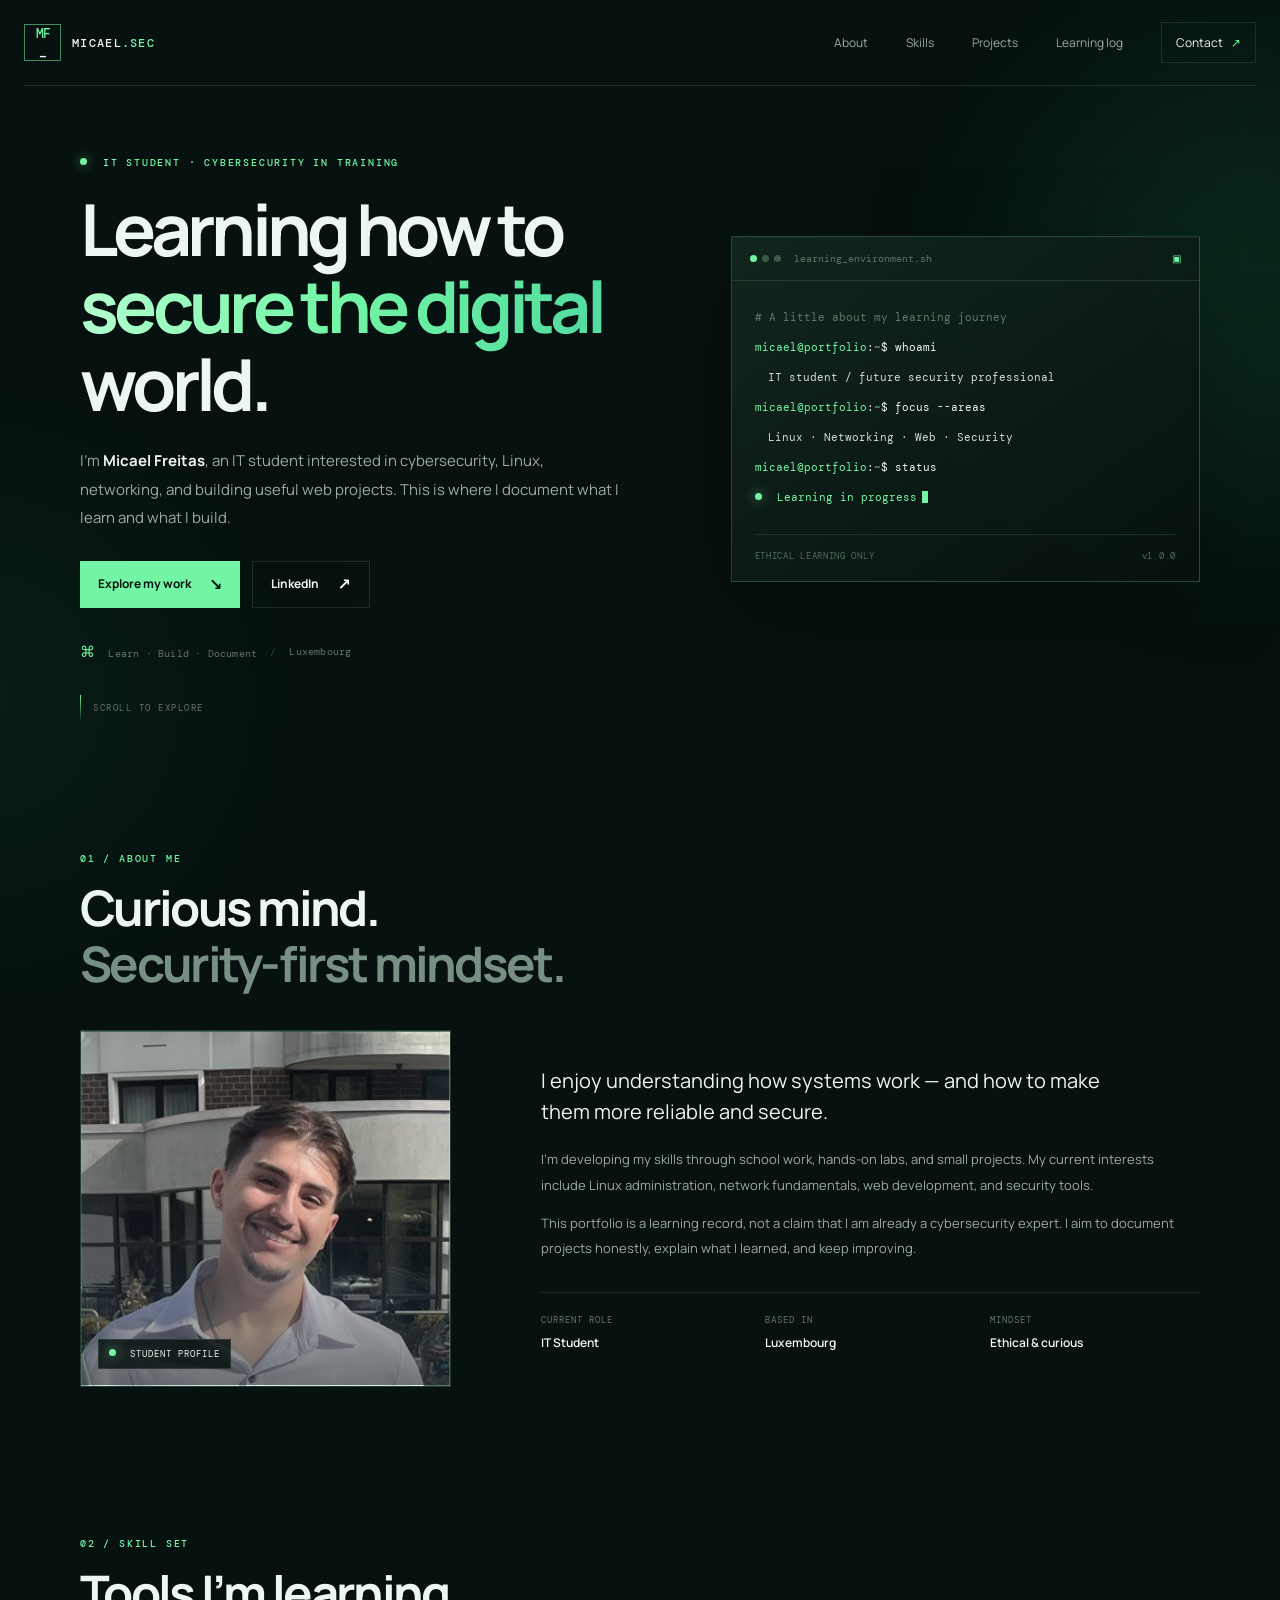
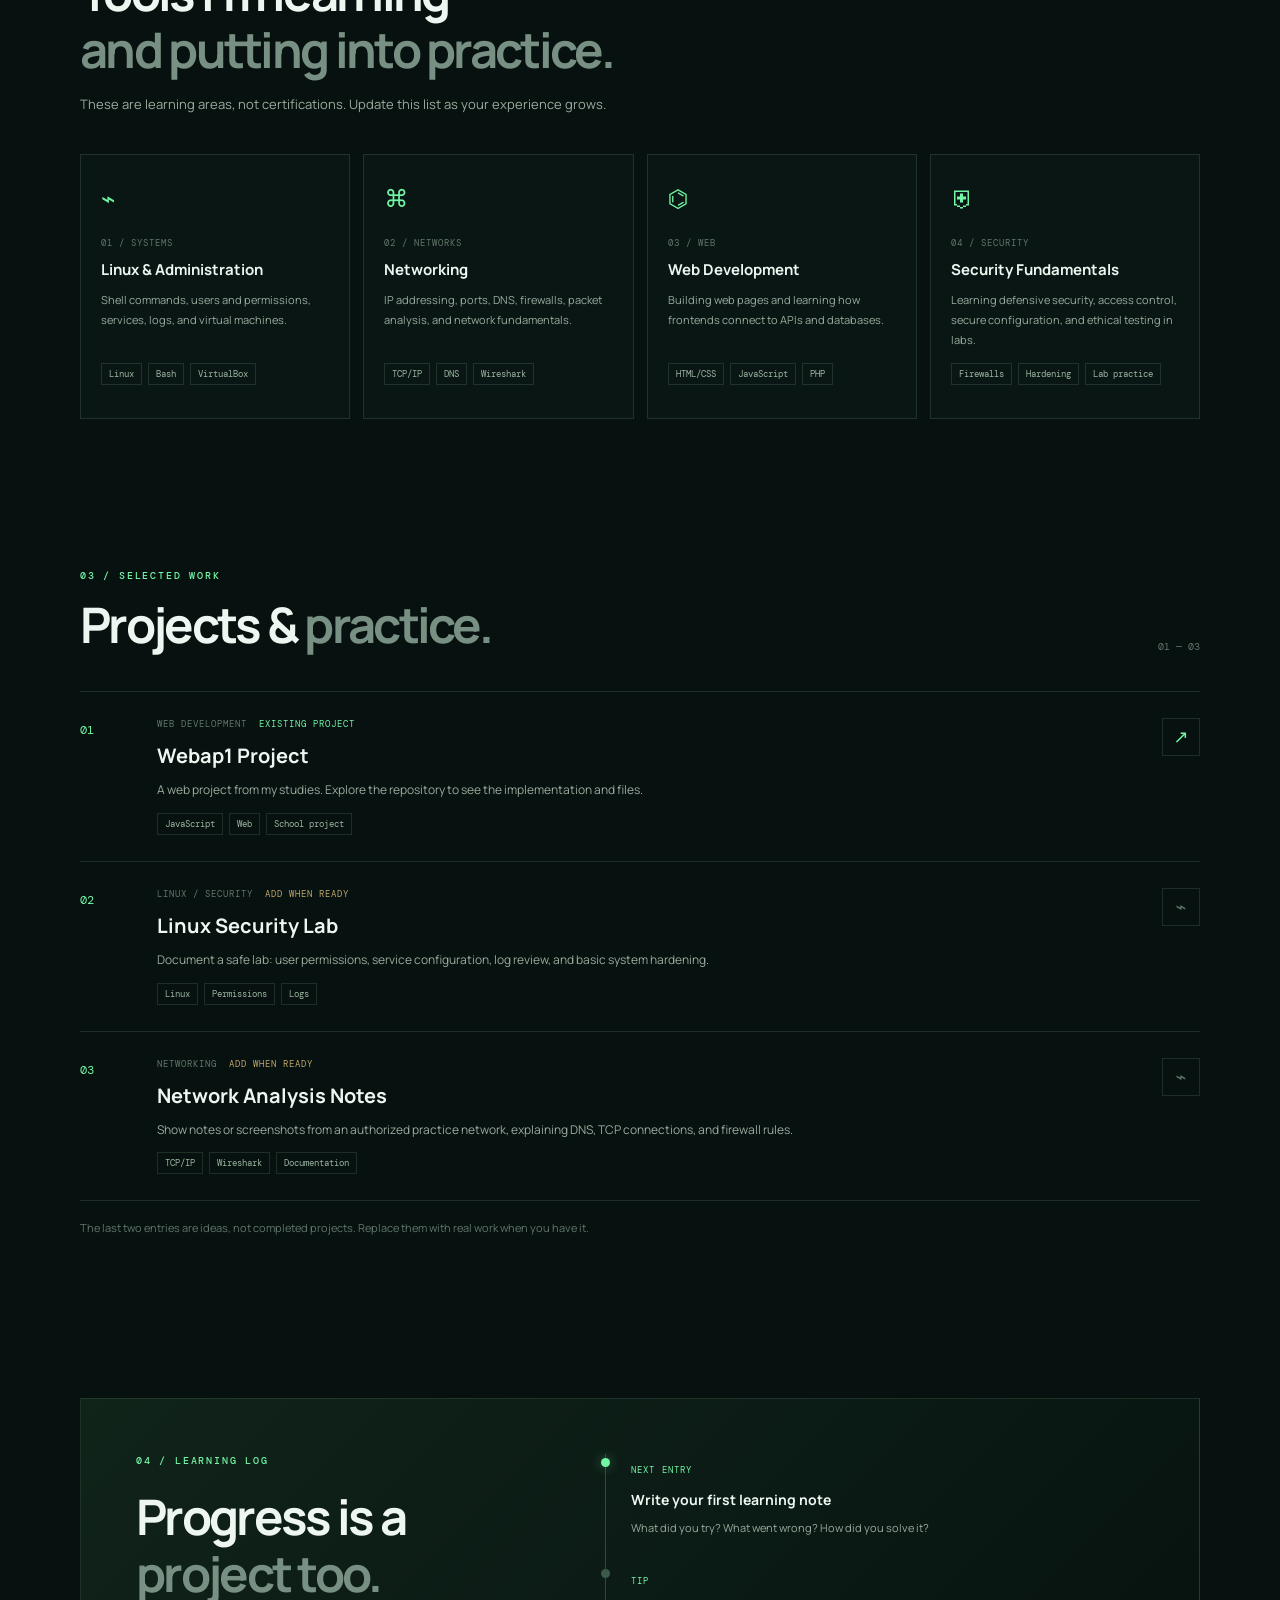
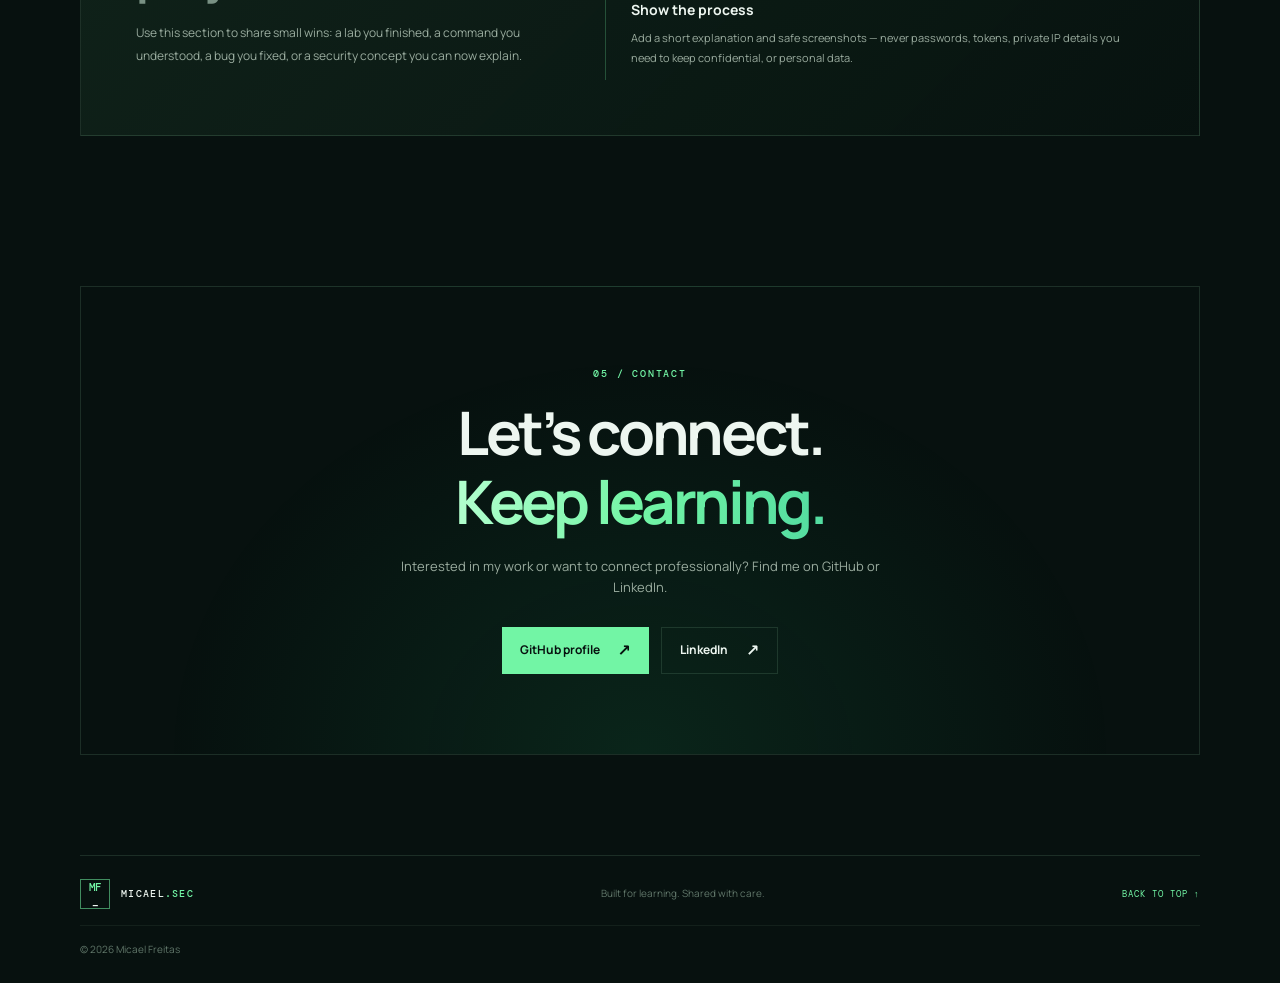
==== cybersecurity-portfolio/index.html @ 49ca9dfd "Add files via upload" ====
<!doctype html>
<html lang="en">
<head>
  <meta charset="utf-8">
  <meta name="viewport" content="width=device-width, initial-scale=1">
  <meta name="description" content="Micael Freitas — IT student building skills in cybersecurity, Linux, networking, and web development.">
  <meta name="theme-color" content="#07110f">
  <title>Micael Freitas | Cybersecurity Portfolio</title>
  <link rel="icon" href="assets/favicon.svg" type="image/svg+xml">
  <link rel="stylesheet" href="css/style.css">
  <script src="js/main.js" defer></script>
</head>
<body>
  <a class="skip-link" href="#main">Skip to content</a>

  <div class="background-grid" aria-hidden="true"></div>
  <div class="ambient ambient-one" aria-hidden="true"></div>
  <div class="ambient ambient-two" aria-hidden="true"></div>

  <header class="site-header">
    <a class="brand" href="#home" aria-label="Micael Freitas home">
      <span class="brand-mark">MF<span>_</span></span>
      <span class="brand-label">MICAEL<span>.SEC</span></span>
    </a>

    <button class="menu-toggle" type="button" aria-expanded="false" aria-controls="site-nav">
      <span class="sr-only">Toggle navigation</span>
      <span></span><span></span><span></span>
    </button>

    <nav class="site-nav" id="site-nav" aria-label="Main navigation">
      <a href="#about">About</a>
      <a href="#skills">Skills</a>
      <a href="#projects">Projects</a>
      <a href="#learning">Learning log</a>
      <a class="nav-contact" href="#contact">Contact <span aria-hidden="true">↗</span></a>
    </nav>
  </header>

  <main id="main">
    <section class="hero section-wrap" id="home">
      <div class="hero-copy reveal">
        <p class="eyebrow"><span class="status-dot"></span> IT STUDENT · CYBERSECURITY IN TRAINING</p>
        <h1>Learning how to<br><span class="text-gradient">secure the digital</span><br>world.</h1>
        <p class="hero-intro">I'm <strong>Micael Freitas</strong>, an IT student interested in cybersecurity, Linux, networking, and building useful web projects. This is where I document what I learn and what I build.</p>
        <div class="hero-actions">
          <a class="button button-primary" href="#projects">Explore my work <span aria-hidden="true">↘</span></a>
          <a class="button button-quiet" href="https://www.linkedin.com/in/micael-freitas-517a07256/" target="_blank" rel="noopener noreferrer">LinkedIn <span aria-hidden="true">↗</span></a>
        </div>
        <div class="hero-meta">
          <span><span class="meta-icon">⌘</span> Learn · Build · Document</span>
          <span class="meta-separator">/</span>
          <span>Luxembourg</span>
        </div>
      </div>

      <div class="hero-panel reveal" aria-label="Decorative security terminal">
        <div class="terminal-top">
          <div class="terminal-lights"><i></i><i></i><i></i></div>
          <span>learning_environment.sh</span>
          <span class="terminal-lock" aria-hidden="true">▣</span>
        </div>
        <div class="terminal-body">
          <p class="terminal-muted"># A little about my learning journey</p>
          <p><span class="terminal-prompt">micael@portfolio</span>:<span class="terminal-path">~</span>$ whoami</p>
          <p class="terminal-output">IT student / future security professional</p>
          <p><span class="terminal-prompt">micael@portfolio</span>:<span class="terminal-path">~</span>$ focus --areas</p>
          <p class="terminal-output">Linux · Networking · Web · Security</p>
          <p><span class="terminal-prompt">micael@portfolio</span>:<span class="terminal-path">~</span>$ status</p>
          <p class="terminal-success"><span class="status-dot"></span> Learning in progress<span class="cursor" aria-hidden="true"></span></p>
          <div class="terminal-divider"></div>
          <div class="terminal-bottom"><span>ETHICAL LEARNING ONLY</span><span>v1.0.0</span></div>
        </div>
      </div>
      <a class="scroll-cue" href="#about"><span></span> SCROLL TO EXPLORE</a>
    </section>

    <section class="section-wrap section-block" id="about">
      <div class="section-heading reveal">
        <p class="eyebrow">01 / ABOUT ME</p>
        <h2>Curious mind.<br><span class="text-muted">Security-first mindset.</span></h2>
      </div>
      <div class="about-layout">
        <div class="about-photo reveal">
          <!-- Put your own photo at assets/profile.jpg. If you do not want a photo, remove this block. -->
          <img src="assets/profile.jpg" alt="Portrait of Micael Freitas" onerror="this.style.display='none'; this.nextElementSibling.style.display='grid'">
          <div class="photo-fallback" aria-hidden="true"><span>MF<span>_</span></span><small>YOUR PHOTO<br>GOES HERE</small></div>
          <div class="photo-tag"><span class="status-dot"></span> STUDENT PROFILE</div>
        </div>
        <div class="about-copy reveal">
          <p class="lead">I enjoy understanding how systems work — and how to make them more reliable and secure.</p>
          <p>I'm developing my skills through school work, hands-on labs, and small projects. My current interests include Linux administration, network fundamentals, web development, and security tools.</p>
          <p>This portfolio is a learning record, not a claim that I am already a cybersecurity expert. I aim to document projects honestly, explain what I learned, and keep improving.</p>
          <div class="about-facts">
            <div><span class="fact-label">CURRENT ROLE</span><strong>IT Student</strong></div>
            <div><span class="fact-label">BASED IN</span><strong>Luxembourg</strong></div>
            <div><span class="fact-label">MINDSET</span><strong>Ethical & curious</strong></div>
          </div>
        </div>
      </div>
    </section>

    <section class="section-wrap section-block" id="skills">
      <div class="section-heading reveal">
        <p class="eyebrow">02 / SKILL SET</p>
        <h2>Tools I’m learning<br><span class="text-muted">and putting into practice.</span></h2>
        <p class="section-description">These are learning areas, not certifications. Update this list as your experience grows.</p>
      </div>
      <div class="skill-grid">
        <article class="skill-card reveal"><div class="skill-icon">⌁</div><p class="card-index">01 / SYSTEMS</p><h3>Linux & Administration</h3><p>Shell commands, users and permissions, services, logs, and virtual machines.</p><div class="tag-list"><span>Linux</span><span>Bash</span><span>VirtualBox</span></div></article>
        <article class="skill-card reveal"><div class="skill-icon">⌘</div><p class="card-index">02 / NETWORKS</p><h3>Networking</h3><p>IP addressing, ports, DNS, firewalls, packet analysis, and network fundamentals.</p><div class="tag-list"><span>TCP/IP</span><span>DNS</span><span>Wireshark</span></div></article>
        <article class="skill-card reveal"><div class="skill-icon">⌬</div><p class="card-index">03 / WEB</p><h3>Web Development</h3><p>Building web pages and learning how frontends connect to APIs and databases.</p><div class="tag-list"><span>HTML/CSS</span><span>JavaScript</span><span>PHP</span></div></article>
        <article class="skill-card reveal"><div class="skill-icon">⛨</div><p class="card-index">04 / SECURITY</p><h3>Security Fundamentals</h3><p>Learning defensive security, access control, secure configuration, and ethical testing in labs.</p><div class="tag-list"><span>Firewalls</span><span>Hardening</span><span>Lab practice</span></div></article>
      </div>
    </section>

    <section class="section-wrap section-block" id="projects">
      <div class="section-heading project-heading reveal">
        <div><p class="eyebrow">03 / SELECTED WORK</p><h2>Projects & <span class="text-muted">practice.</span></h2></div>
        <span class="small-counter">01 — 03</span>
      </div>
      <div class="project-list">
        <article class="project-card reveal">
          <div class="project-number">01</div>
          <div class="project-main"><div class="project-topline"><span class="project-type">WEB DEVELOPMENT</span><span class="project-status">EXISTING PROJECT</span></div><h3>Webap1 Project</h3><p>A web project from my studies. Explore the repository to see the implementation and files.</p><div class="tag-list"><span>JavaScript</span><span>Web</span><span>School project</span></div></div>
          <a class="project-link" href="https://github.com/FreMi185/Webap1_Projekt" target="_blank" rel="noopener noreferrer" aria-label="Open Webap1 Project on GitHub">↗</a>
        </article>
        <article class="project-card reveal">
          <div class="project-number">02</div>
          <div class="project-main"><div class="project-topline"><span class="project-type">LINUX / SECURITY</span><span class="project-status project-planned">ADD WHEN READY</span></div><h3>Linux Security Lab</h3><p>Document a safe lab: user permissions, service configuration, log review, and basic system hardening.</p><div class="tag-list"><span>Linux</span><span>Permissions</span><span>Logs</span></div></div>
          <span class="project-link project-link-static" aria-hidden="true">⌁</span>
        </article>
        <article class="project-card reveal">
          <div class="project-number">03</div>
          <div class="project-main"><div class="project-topline"><span class="project-type">NETWORKING</span><span class="project-status project-planned">ADD WHEN READY</span></div><h3>Network Analysis Notes</h3><p>Show notes or screenshots from an authorized practice network, explaining DNS, TCP connections, and firewall rules.</p><div class="tag-list"><span>TCP/IP</span><span>Wireshark</span><span>Documentation</span></div></div>
          <span class="project-link project-link-static" aria-hidden="true">⌁</span>
        </article>
      </div>
      <p class="section-footnote">The last two entries are ideas, not completed projects. Replace them with real work when you have it.</p>
    </section>

    <section class="section-wrap section-block" id="learning">
      <div class="learning-panel reveal">
        <div><p class="eyebrow">04 / LEARNING LOG</p><h2>Progress is a<br><span class="text-muted">project too.</span></h2><p>Use this section to share small wins: a lab you finished, a command you understood, a bug you fixed, or a security concept you can now explain.</p></div>
        <div class="log-list">
          <div class="log-entry"><span class="log-dot"></span><div><span class="log-date">NEXT ENTRY</span><h3>Write your first learning note</h3><p>What did you try? What went wrong? How did you solve it?</p></div></div>
          <div class="log-entry"><span class="log-dot log-dot-dim"></span><div><span class="log-date">TIP</span><h3>Show the process</h3><p>Add a short explanation and safe screenshots — never passwords, tokens, private IP details you need to keep confidential, or personal data.</p></div></div>
        </div>
      </div>
    </section>

    <section class="section-wrap section-block contact-section" id="contact">
      <div class="contact-box reveal">
        <p class="eyebrow">05 / CONTACT</p>
        <h2>Let’s connect.<br><span class="text-gradient">Keep learning.</span></h2>
        <p>Interested in my work or want to connect professionally? Find me on GitHub or LinkedIn.</p>
        <div class="hero-actions">
          <a class="button button-primary" href="https://github.com/FreMi185" target="_blank" rel="noopener noreferrer">GitHub profile <span aria-hidden="true">↗</span></a>
          <a class="button button-quiet" href="https://www.linkedin.com/in/micael-freitas-517a07256/" target="_blank" rel="noopener noreferrer">LinkedIn <span aria-hidden="true">↗</span></a>
        </div>
      </div>
    </section>
  </main>

  <footer class="site-footer section-wrap">
    <a class="brand brand-small" href="#home"><span class="brand-mark">MF<span>_</span></span><span class="brand-label">MICAEL<span>.SEC</span></span></a>
    <p>Built for learning. Shared with care.</p>
    <a href="#home" class="back-top">BACK TO TOP ↑</a>
    <p class="copyright">© <span id="year">2026</span> Micael Freitas</p>
  </footer>
</body>
</html>
---- cybersecurity-portfolio/css/style.css ----
@import url('https://fonts.googleapis.com/css2?family=DM+Mono:wght@400;500&family=Manrope:wght@400;500;600;700;800&display=swap');

:root {
  color-scheme: dark;
  --bg: #07110f;
  --panel: rgba(13, 27, 23, .84);
  --panel-solid: #0c1a16;
  --text: #edf6f0;
  --muted: #9aac9f;
  --soft: #61776a;
  --green: #72f5a5;
  --green-2: #24c979;
  --line: rgba(139, 190, 157, .17);
  --mono: "DM Mono", ui-monospace, SFMono-Regular, Consolas, monospace;
  --sans: "Manrope", system-ui, -apple-system, BlinkMacSystemFont, "Segoe UI", sans-serif;
  --wrap: 1120px;
}
* { box-sizing: border-box; }
html { scroll-behavior: smooth; scroll-padding-top: 90px; }
body { margin: 0; background: var(--bg); color: var(--text); font-family: var(--sans); line-height: 1.65; overflow-x: hidden; }
body.menu-open { overflow: hidden; }
a { color: inherit; text-decoration: none; }
button, a { -webkit-tap-highlight-color: transparent; }
a:focus-visible, button:focus-visible { outline: 2px solid var(--green); outline-offset: 5px; }
::selection { background: var(--green); color: #07110f; }
.background-grid { position: fixed; inset: 0; pointer-events: none; z-index: -3; opacity: .24; background-image: linear-gradient(rgba(110, 178, 137, .08) 1px, transparent 1px), linear-gradient(90deg, rgba(110, 178, 137, .08) 1px, transparent 1px); background-size: 54px 54px; mask-image: linear-gradient(to bottom, black, transparent 80%); }
.ambient { position: fixed; width: 420px; height: 420px; border-radius: 50%; filter: blur(110px); opacity: .12; pointer-events: none; z-index: -2; }
.ambient-one { background: #1cd879; top: 8%; right: -180px; }
.ambient-two { background: #176f54; top: 54%; left: -230px; }
.section-wrap { width: min(var(--wrap), calc(100% - 48px)); margin-inline: auto; }
.site-header { width: min(1280px, calc(100% - 48px)); margin: 0 auto; min-height: 86px; display: flex; align-items: center; justify-content: space-between; gap: 24px; border-bottom: 1px solid var(--line); position: relative; z-index: 20; }
.brand { display: inline-flex; align-items: center; gap: 11px; }
.brand-mark { width: 37px; height: 37px; display: grid; place-items: center; border: 1px solid rgba(114,245,165,.55); color: var(--green); font: 500 13px var(--mono); letter-spacing: -1px; }
.brand-mark span { color: var(--text); }
.brand-label { font: 500 12px var(--mono); letter-spacing: 1.3px; }
.brand-label span { color: var(--green); }
.site-nav { display: flex; align-items: center; gap: clamp(18px, 3vw, 38px); }
.site-nav a { color: var(--muted); font-size: 12px; transition: color .22s ease; }
.site-nav a:hover { color: var(--green); }
.site-nav .nav-contact { border: 1px solid var(--line); color: var(--text); padding: 10px 14px; }
.nav-contact span { color: var(--green); margin-left: 6px; }
.menu-toggle { display: none; }
.hero { min-height: 660px; display: grid; grid-template-columns: 1.1fr .9fr; align-items: center; gap: clamp(36px, 6vw, 80px); padding-top: 70px; padding-bottom: 90px; position: relative; }
.eyebrow { font: 500 10px var(--mono); color: var(--green); letter-spacing: 1.8px; margin: 0 0 22px; }
.status-dot { display: inline-block; width: 7px; height: 7px; border-radius: 50%; background: var(--green); box-shadow: 0 0 12px rgba(114,245,165,.65); margin-right: 8px; vertical-align: 1px; }
h1, h2, h3, p { margin-top: 0; }
h1 { font-size: clamp(44px, 5.6vw, 76px); letter-spacing: -.065em; line-height: 1.08; margin-bottom: 24px; font-weight: 700; }
.text-gradient { background: linear-gradient(100deg, #b5ffd0, var(--green), #52dba0); -webkit-background-clip: text; background-clip: text; color: transparent; }
.text-muted { color: #789083; }
.hero-intro { color: var(--muted); max-width: 540px; font-size: 15px; line-height: 1.9; }
.hero-intro strong { color: var(--text); font-weight: 700; }
.hero-actions { display: flex; flex-wrap: wrap; gap: 12px; margin-top: 28px; }
.button { min-height: 47px; display: inline-flex; align-items: center; justify-content: center; gap: 18px; padding: 0 18px; font-size: 12px; font-weight: 700; transition: transform .22s ease, border-color .22s ease, background .22s ease; }
.button:hover { transform: translateY(-3px); }
.button-primary { background: var(--green); color: #07110f; }
.button-primary:hover { background: #a1ffc1; }
.button-quiet { border: 1px solid var(--line); color: var(--text); }
.button-quiet:hover { border-color: rgba(114,245,165,.55); }
.button span { font-size: 16px; }
.hero-meta { display: flex; flex-wrap: wrap; align-items: center; gap: 13px; margin-top: 34px; color: var(--soft); font: 10px var(--mono); letter-spacing: .2px; }
.meta-icon { color: var(--green); font-size: 15px; margin-right: 7px; }
.meta-separator { color: #31453a; }
.hero-panel { background: linear-gradient(145deg, rgba(19,39,31,.94), rgba(7,17,15,.95)); border: 1px solid rgba(114,245,165,.22); box-shadow: 0 30px 90px rgba(0,0,0,.22), inset 0 1px rgba(255,255,255,.025); transform: perspective(1000px) rotateY(-3deg); transition: transform .5s ease, border-color .3s ease; }
.hero-panel:hover { transform: perspective(1000px) rotateY(0deg) translateY(-4px); border-color: rgba(114,245,165,.48); }
.terminal-top { display: flex; align-items: center; gap: 13px; padding: 15px 18px; border-bottom: 1px solid var(--line); color: var(--soft); font: 10px var(--mono); }
.terminal-lights { display: flex; gap: 5px; }
.terminal-lights i { display: block; width: 7px; height: 7px; border-radius: 50%; background: #3b5b48; }
.terminal-lights i:first-child { background: #72f5a5; }
.terminal-lock { margin-left: auto; color: var(--green); }
.terminal-body { padding: 26px 23px 19px; font: 11px/1.9 var(--mono); overflow-wrap: anywhere; }
.terminal-body p { margin-bottom: 9px; }
.terminal-muted { color: #607a69; }
.terminal-prompt { color: var(--green); }
.terminal-path { color: #8aa995; }
.terminal-output { color: #d0ded4; padding-left: 13px; }
.terminal-success { color: var(--green); }
.cursor { display: inline-block; width: 6px; height: 12px; background: var(--green); vertical-align: -2px; margin-left: 5px; animation: blink 1s steps(2, start) infinite; }
.terminal-divider { height: 1px; background: var(--line); margin: 26px 0 15px; }
.terminal-bottom { display: flex; justify-content: space-between; color: #536c5c; font: 9px var(--mono); letter-spacing: .7px; }
.scroll-cue { position: absolute; bottom: 30px; left: 0; display: flex; align-items: center; gap: 12px; font: 9px var(--mono); letter-spacing: 1.5px; color: var(--soft); }
.scroll-cue span { display: block; height: 27px; width: 1px; background: linear-gradient(var(--green), transparent); }
.section-block { padding-top: 100px; padding-bottom: 50px; }
.section-heading { margin-bottom: 38px; }
.section-heading .eyebrow { margin-bottom: 15px; }
h2 { font-size: clamp(32px, 4vw, 49px); line-height: 1.15; letter-spacing: -.055em; margin-bottom: 0; }
.about-layout { display: grid; grid-template-columns: .72fr 1.28fr; gap: clamp(35px, 7vw, 90px); align-items: center; }
.about-photo { position: relative; min-height: 355px; background: #0d2018; border: 1px solid var(--line); overflow: hidden; }
.about-photo::after { content: ""; position: absolute; inset: 0; pointer-events: none; border: 1px solid rgba(114,245,165,.15); background: linear-gradient(0deg, rgba(7,17,15,.55), transparent 55%); }
.about-photo img { display: block; width: 100%; height: 355px; object-fit: cover; object-position: center 35%; filter: saturate(.75); }
.photo-fallback { display: none; min-height: 355px; place-content: center; justify-items: center; gap: 14px; color: var(--green); background: radial-gradient(ellipse, rgba(36,201,121,.12), transparent 70%); }
.photo-fallback span { font: 500 58px var(--mono); }
.photo-fallback span span { color: var(--text); }
.photo-fallback small { color: var(--soft); font: 10px/1.8 var(--mono); text-align: center; letter-spacing: 1.5px; }
.photo-tag { position: absolute; bottom: 17px; left: 17px; z-index: 2; padding: 8px 10px; background: rgba(7,17,15,.82); border: 1px solid var(--line); color: var(--text); font: 9px var(--mono); letter-spacing: 1px; }
.about-copy .lead { color: var(--text); font-size: 20px; line-height: 1.55; max-width: 600px; }
.about-copy > p:not(.lead) { color: var(--muted); font-size: 13px; line-height: 1.95; }
.about-facts { display: grid; grid-template-columns: repeat(3, 1fr); gap: 15px; border-top: 1px solid var(--line); margin-top: 30px; padding-top: 21px; }
.about-facts div { display: grid; gap: 7px; }
.fact-label { color: var(--soft); font: 9px var(--mono); letter-spacing: 1px; }
.about-facts strong { font-size: 12px; font-weight: 600; }
.section-description { color: var(--muted); font-size: 13px; max-width: 580px; margin: 16px 0 0; }
.skill-grid { display: grid; grid-template-columns: repeat(4, 1fr); gap: 13px; }
.skill-card { padding: 23px 20px 21px; min-height: 265px; background: rgba(13,27,23,.65); border: 1px solid var(--line); transition: transform .25s ease, border-color .25s ease, background .25s ease; }
.skill-card:hover { transform: translateY(-5px); border-color: rgba(114,245,165,.45); background: rgba(16,37,27,.85); }
.skill-icon { color: var(--green); font-size: 24px; margin-bottom: 20px; }
.card-index { color: var(--soft); font: 9px var(--mono); letter-spacing: 1px; margin-bottom: 10px; }
.skill-card h3 { font-size: 15px; line-height: 1.4; margin-bottom: 10px; }
.skill-card > p:not(.card-index) { color: var(--muted); font-size: 11px; line-height: 1.8; min-height: 62px; }
.tag-list { display: flex; flex-wrap: wrap; gap: 6px; }
.tag-list span { border: 1px solid var(--line); padding: 4px 7px; color: #9bb5a2; font: 9px var(--mono); }
.project-heading { display: flex; justify-content: space-between; align-items: end; }
.small-counter { color: var(--soft); font: 10px var(--mono); }
.project-list { border-top: 1px solid var(--line); }
.project-card { display: grid; grid-template-columns: 55px 1fr 45px; gap: 22px; padding: 26px 0; border-bottom: 1px solid var(--line); align-items: start; transition: padding .25s ease; }
.project-card:hover { padding-left: 9px; }
.project-number { color: var(--green); font: 12px var(--mono); padding-top: 4px; }
.project-topline { display: flex; align-items: center; gap: 12px; flex-wrap: wrap; margin-bottom: 9px; }
.project-type, .project-status { color: var(--soft); font: 9px var(--mono); letter-spacing: 1px; }
.project-status { color: var(--green); }
.project-planned { color: #c0a66b; }
.project-main h3 { font-size: 20px; margin-bottom: 8px; }
.project-main > p { color: var(--muted); font-size: 12px; max-width: 700px; margin-bottom: 13px; }
.project-link { justify-self: end; width: 38px; height: 38px; display: grid; place-items: center; border: 1px solid var(--line); color: var(--green); font-size: 18px; transition: background .2s ease, color .2s ease; }
a.project-link:hover { background: var(--green); color: var(--bg); }
.project-link-static { color: var(--soft); }
.section-footnote { color: var(--soft); font-size: 11px; margin-top: 18px; }
.learning-panel { display: grid; grid-template-columns: .85fr 1.15fr; gap: 70px; padding: clamp(28px, 5vw, 55px); background: linear-gradient(135deg, rgba(18,40,29,.82), rgba(8,19,16,.9)); border: 1px solid var(--line); }
.learning-panel h2 { margin-bottom: 20px; }
.learning-panel > div:first-child > p:last-child { color: var(--muted); font-size: 12px; line-height: 1.9; max-width: 390px; margin-top: 20px; }
.log-list { border-left: 1px solid rgba(114,245,165,.25); padding-left: 25px; }
.log-entry { position: relative; padding-bottom: 27px; }
.log-entry:last-child { padding-bottom: 0; }
.log-dot { position: absolute; left: -30px; top: 4px; width: 9px; height: 9px; border-radius: 50%; background: var(--green); box-shadow: 0 0 12px rgba(114,245,165,.4); }
.log-dot-dim { background: #3b5b48; box-shadow: none; }
.log-date { color: var(--green); font: 9px var(--mono); letter-spacing: 1.2px; }
.log-entry h3 { font-size: 14px; margin: 7px 0; }
.log-entry p { color: var(--muted); font-size: 11px; line-height: 1.8; margin-bottom: 0; }
.contact-section { padding-bottom: 100px; }
.contact-box { text-align: center; padding: clamp(45px, 7vw, 80px) 20px; border: 1px solid var(--line); background: radial-gradient(ellipse at 50% 100%, rgba(36,201,121,.11), transparent 60%); }
.contact-box .eyebrow { margin-bottom: 18px; }
.contact-box h2 { font-size: clamp(38px, 5vw, 60px); }
.contact-box > p:not(.eyebrow) { color: var(--muted); font-size: 13px; max-width: 480px; margin: 20px auto 0; }
.contact-box .hero-actions { justify-content: center; }
.site-footer { border-top: 1px solid var(--line); padding-top: 23px; padding-bottom: 26px; display: grid; grid-template-columns: 1fr 1fr auto; gap: 16px; align-items: center; }
.brand-small .brand-mark { width: 30px; height: 30px; font-size: 11px; }
.brand-small .brand-label { font-size: 10px; }
.site-footer > p { color: var(--soft); font-size: 10px; margin: 0; }
.back-top { justify-self: end; color: var(--green); font: 9px var(--mono); letter-spacing: 1px; }
.copyright { grid-column: 1 / -1; padding-top: 15px; border-top: 1px solid rgba(139,190,157,.09); }
.skip-link { position: absolute; left: 12px; top: -50px; z-index: 100; background: var(--green); color: var(--bg); padding: 10px; }
.skip-link:focus { top: 12px; }
.sr-only { position: absolute; width: 1px; height: 1px; padding: 0; margin: -1px; overflow: hidden; clip: rect(0,0,0,0); white-space: nowrap; border: 0; }
.reveal { opacity: 0; transform: translateY(18px); transition: opacity .7s ease, transform .7s cubic-bezier(.2,.7,.2,1); }
.reveal.is-visible { opacity: 1; transform: translateY(0); }
@keyframes blink { to { visibility: hidden; } }

@media (prefers-reduced-motion: reduce) {
  *, *::before, *::after { scroll-behavior: auto !important; animation-duration: .01ms !important; animation-iteration-count: 1 !important; transition-duration: .01ms !important; }
  .reveal { opacity: 1; transform: none; }
}
@media (max-width: 900px) {
  .hero { min-height: auto; grid-template-columns: 1fr; padding-top: 75px; padding-bottom: 90px; gap: 45px; }
  .hero-copy { max-width: 680px; }
  .hero-panel { max-width: 650px; width: 100%; transform: none; }
  .hero-panel:hover { transform: translateY(-3px); }
  .scroll-cue { bottom: 25px; }
  .skill-grid { grid-template-columns: repeat(2, 1fr); }
  .about-layout { gap: 35px; }
  .learning-panel { gap: 35px; }
}
@media (max-width: 640px) {
  .section-wrap, .site-header { width: min(100% - 32px, var(--wrap)); }
  .site-header { min-height: 72px; }
  .menu-toggle { display: flex; flex-direction: column; gap: 5px; border: 1px solid var(--line); background: transparent; padding: 11px; cursor: pointer; }
  .menu-toggle span:not(.sr-only) { display: block; width: 18px; height: 1px; background: var(--green); transition: transform .2s ease; }
  .menu-toggle[aria-expanded="true"] span:nth-of-type(2) { transform: translateY(3px) rotate(45deg); }
  .menu-toggle[aria-expanded="true"] span:nth-of-type(3) { opacity: 0; }
  .menu-toggle[aria-expanded="true"] span:nth-of-type(4) { transform: translateY(-9px) rotate(-45deg); }
  .site-nav { position: absolute; top: calc(100% + 1px); left: -16px; right: -16px; display: flex; flex-direction: column; align-items: stretch; gap: 0; padding: 10px 16px 18px; background: rgba(7,17,15,.98); border-bottom: 1px solid var(--line); opacity: 0; visibility: hidden; transform: translateY(-8px); transition: opacity .2s ease, transform .2s ease, visibility .2s; }
  .site-nav.is-open { opacity: 1; visibility: visible; transform: translateY(0); }
  .site-nav a { padding: 13px 6px; border-bottom: 1px solid rgba(139,190,157,.08); }
  .site-nav .nav-contact { margin-top: 10px; text-align: center; border: 1px solid var(--line); }
  .hero { padding-top: 60px; gap: 38px; }
  h1 { font-size: clamp(42px, 12vw, 62px); }
  .hero-intro { font-size: 13px; }
  .hero-meta { font-size: 9px; }
  .terminal-body { padding: 21px 15px 16px; font-size: 10px; }
  .section-block { padding-top: 74px; padding-bottom: 35px; }
  .about-layout, .learning-panel { grid-template-columns: 1fr; }
  .about-photo, .about-photo img, .photo-fallback { min-height: 300px; height: 300px; }
  .about-photo { max-width: 420px; }
  .about-facts { gap: 8px; }
  .about-facts strong { font-size: 10px; }
  .skill-grid { gap: 9px; }
  .skill-card { padding: 17px 13px; min-height: 260px; }
  .skill-card h3 { font-size: 13px; }
  .skill-card > p:not(.card-index) { font-size: 10px; }
  .tag-list span { font-size: 8px; }
  .project-card { grid-template-columns: 28px 1fr 34px; gap: 12px; }
  .project-main h3 { font-size: 17px; }
  .project-main > p { font-size: 11px; }
  .project-link { width: 32px; height: 32px; }
  .learning-panel { padding: 27px 22px; gap: 32px; }
  .contact-section { padding-bottom: 70px; }
  .site-footer { grid-template-columns: 1fr auto; }
  .site-footer > p:first-of-type { grid-column: 1 / -1; grid-row: 2; }
  .back-top { grid-column: 2; grid-row: 1; }
}
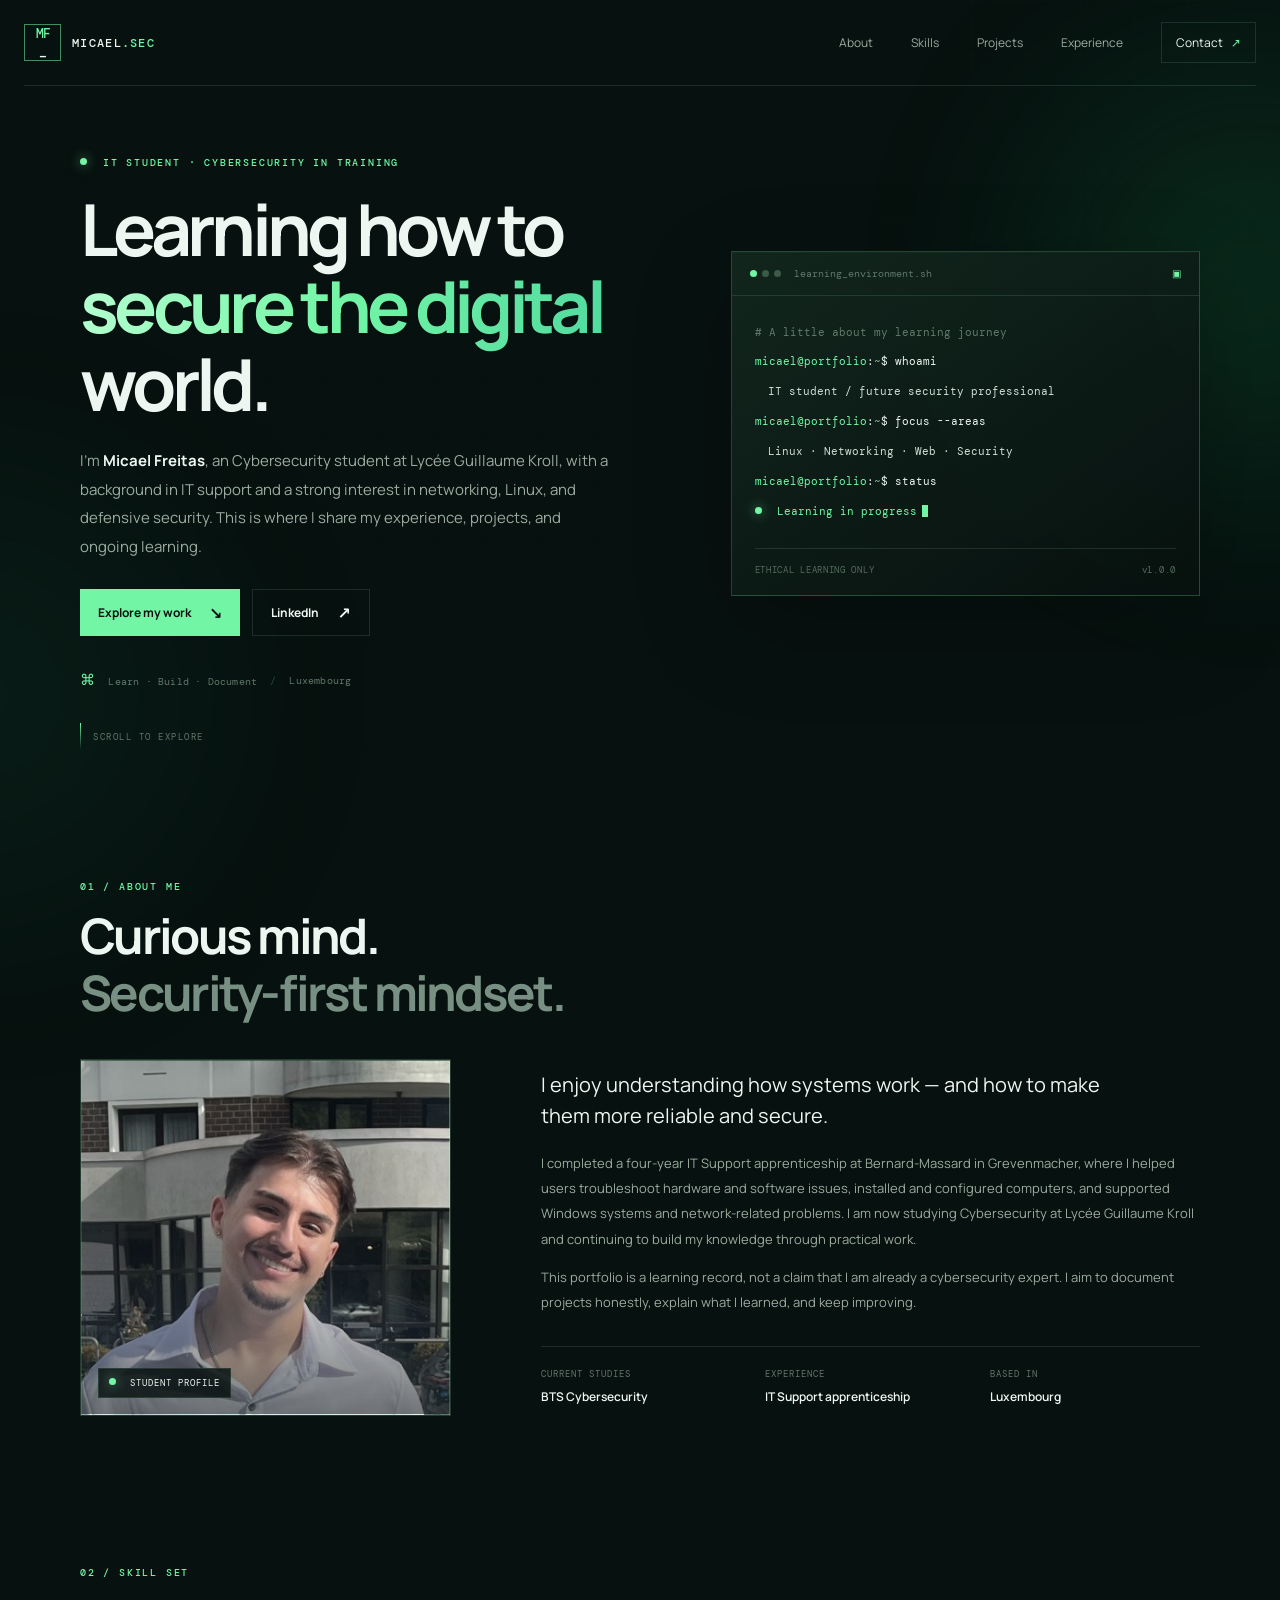
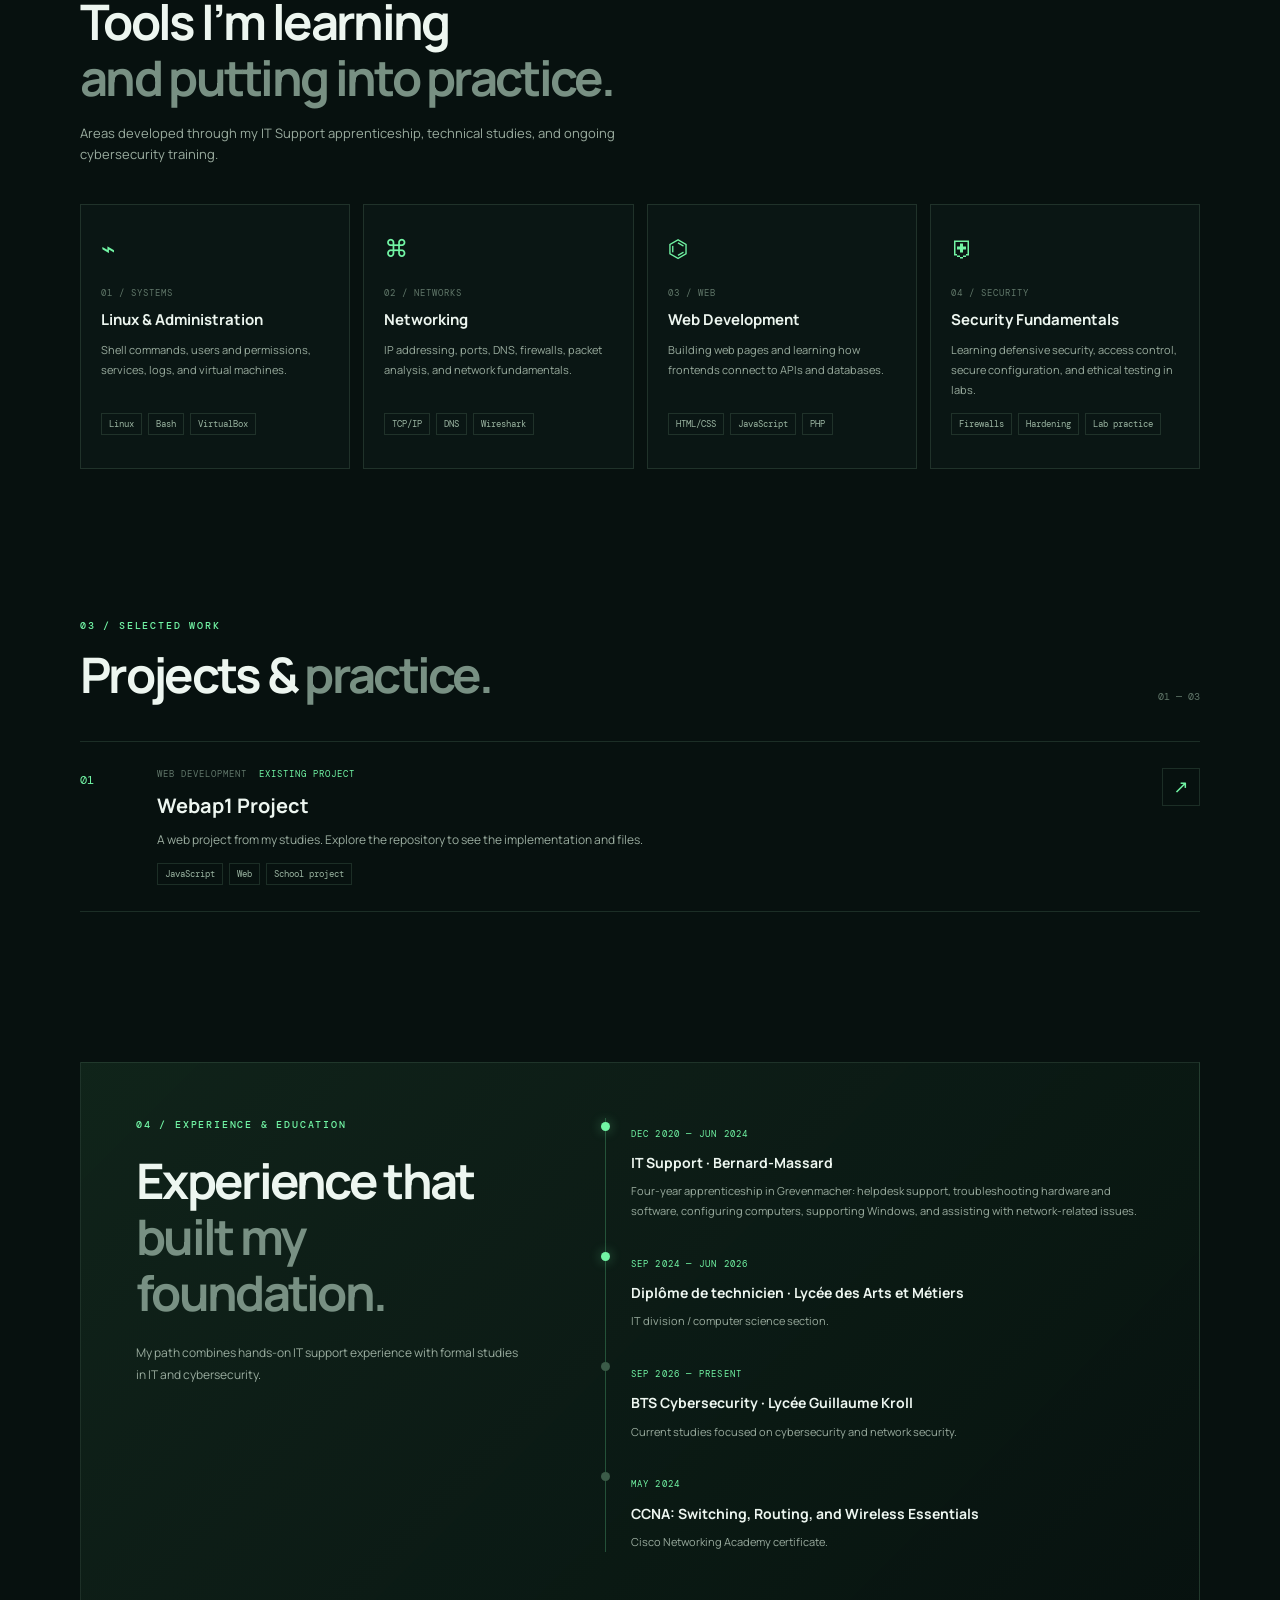
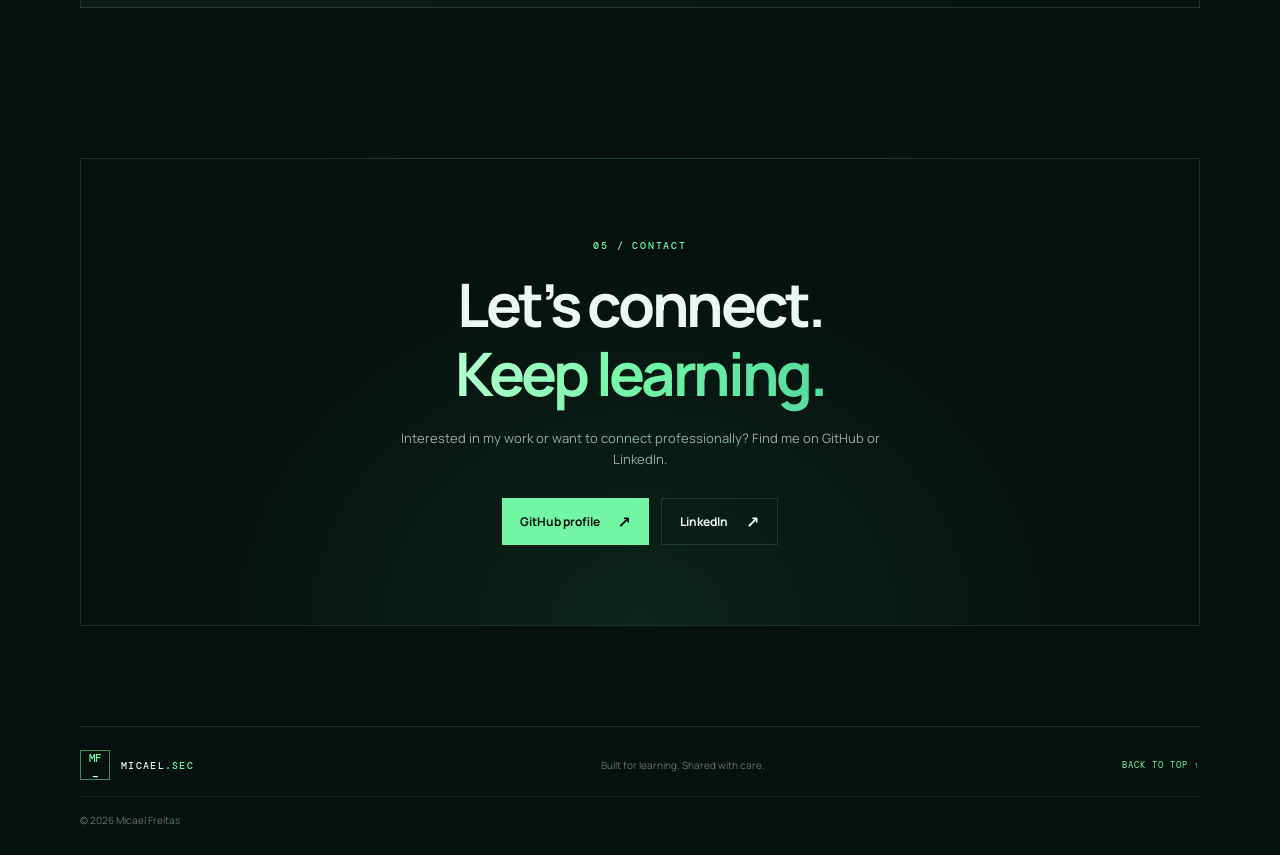
==== commit 7d3978e4: "Add files via upload" ====
--- a/cybersecurity-portfolio/index.html
+++ b/cybersecurity-portfolio/index.html
@@ -32,7 +32,7 @@
       <a href="#about">About</a>
       <a href="#skills">Skills</a>
       <a href="#projects">Projects</a>
-      <a href="#learning">Learning log</a>
+      <a href="#learning">Experience</a>
       <a class="nav-contact" href="#contact">Contact <span aria-hidden="true">↗</span></a>
     </nav>
   </header>
@@ -42,7 +42,7 @@
       <div class="hero-copy reveal">
         <p class="eyebrow"><span class="status-dot"></span> IT STUDENT · CYBERSECURITY IN TRAINING</p>
         <h1>Learning how to<br><span class="text-gradient">secure the digital</span><br>world.</h1>
-        <p class="hero-intro">I'm <strong>Micael Freitas</strong>, an IT student interested in cybersecurity, Linux, networking, and building useful web projects. This is where I document what I learn and what I build.</p>
+        <p class="hero-intro">I'm <strong>Micael Freitas</strong>, an Cybersecurity student at Lycée Guillaume Kroll, with a background in IT support and a strong interest in networking, Linux, and defensive security. This is where I share my experience, projects, and ongoing learning.</p>
         <div class="hero-actions">
           <a class="button button-primary" href="#projects">Explore my work <span aria-hidden="true">↘</span></a>
           <a class="button button-quiet" href="https://www.linkedin.com/in/micael-freitas-517a07256/" target="_blank" rel="noopener noreferrer">LinkedIn <span aria-hidden="true">↗</span></a>
@@ -89,12 +89,12 @@
         </div>
         <div class="about-copy reveal">
           <p class="lead">I enjoy understanding how systems work — and how to make them more reliable and secure.</p>
-          <p>I'm developing my skills through school work, hands-on labs, and small projects. My current interests include Linux administration, network fundamentals, web development, and security tools.</p>
+          <p>I completed a four-year IT Support apprenticeship at Bernard-Massard in Grevenmacher, where I helped users troubleshoot hardware and software issues, installed and configured computers, and supported Windows systems and network-related problems. I am now studying Cybersecurity at Lycée Guillaume Kroll and continuing to build my knowledge through practical work.</p>
           <p>This portfolio is a learning record, not a claim that I am already a cybersecurity expert. I aim to document projects honestly, explain what I learned, and keep improving.</p>
           <div class="about-facts">
-            <div><span class="fact-label">CURRENT ROLE</span><strong>IT Student</strong></div>
+            <div><span class="fact-label">CURRENT STUDIES</span><strong>BTS Cybersecurity</strong></div>
+            <div><span class="fact-label">EXPERIENCE</span><strong>IT Support apprenticeship</strong></div>
             <div><span class="fact-label">BASED IN</span><strong>Luxembourg</strong></div>
-            <div><span class="fact-label">MINDSET</span><strong>Ethical & curious</strong></div>
           </div>
         </div>
       </div>
@@ -104,7 +104,7 @@
       <div class="section-heading reveal">
         <p class="eyebrow">02 / SKILL SET</p>
         <h2>Tools I’m learning<br><span class="text-muted">and putting into practice.</span></h2>
-        <p class="section-description">These are learning areas, not certifications. Update this list as your experience grows.</p>
+        <p class="section-description">Areas developed through my IT Support apprenticeship, technical studies, and ongoing cybersecurity training.</p>
       </div>
       <div class="skill-grid">
         <article class="skill-card reveal"><div class="skill-icon">⌁</div><p class="card-index">01 / SYSTEMS</p><h3>Linux & Administration</h3><p>Shell commands, users and permissions, services, logs, and virtual machines.</p><div class="tag-list"><span>Linux</span><span>Bash</span><span>VirtualBox</span></div></article>
@@ -125,26 +125,17 @@
           <div class="project-main"><div class="project-topline"><span class="project-type">WEB DEVELOPMENT</span><span class="project-status">EXISTING PROJECT</span></div><h3>Webap1 Project</h3><p>A web project from my studies. Explore the repository to see the implementation and files.</p><div class="tag-list"><span>JavaScript</span><span>Web</span><span>School project</span></div></div>
           <a class="project-link" href="https://github.com/FreMi185/Webap1_Projekt" target="_blank" rel="noopener noreferrer" aria-label="Open Webap1 Project on GitHub">↗</a>
         </article>
-        <article class="project-card reveal">
-          <div class="project-number">02</div>
-          <div class="project-main"><div class="project-topline"><span class="project-type">LINUX / SECURITY</span><span class="project-status project-planned">ADD WHEN READY</span></div><h3>Linux Security Lab</h3><p>Document a safe lab: user permissions, service configuration, log review, and basic system hardening.</p><div class="tag-list"><span>Linux</span><span>Permissions</span><span>Logs</span></div></div>
-          <span class="project-link project-link-static" aria-hidden="true">⌁</span>
-        </article>
-        <article class="project-card reveal">
-          <div class="project-number">03</div>
-          <div class="project-main"><div class="project-topline"><span class="project-type">NETWORKING</span><span class="project-status project-planned">ADD WHEN READY</span></div><h3>Network Analysis Notes</h3><p>Show notes or screenshots from an authorized practice network, explaining DNS, TCP connections, and firewall rules.</p><div class="tag-list"><span>TCP/IP</span><span>Wireshark</span><span>Documentation</span></div></div>
-          <span class="project-link project-link-static" aria-hidden="true">⌁</span>
-        </article>
       </div>
-      <p class="section-footnote">The last two entries are ideas, not completed projects. Replace them with real work when you have it.</p>
     </section>
 
     <section class="section-wrap section-block" id="learning">
       <div class="learning-panel reveal">
-        <div><p class="eyebrow">04 / LEARNING LOG</p><h2>Progress is a<br><span class="text-muted">project too.</span></h2><p>Use this section to share small wins: a lab you finished, a command you understood, a bug you fixed, or a security concept you can now explain.</p></div>
+        <div><p class="eyebrow">04 / EXPERIENCE & EDUCATION</p><h2>Experience that<br><span class="text-muted">built my foundation.</span></h2><p>My path combines hands-on IT support experience with formal studies in IT and cybersecurity.</p></div>
         <div class="log-list">
-          <div class="log-entry"><span class="log-dot"></span><div><span class="log-date">NEXT ENTRY</span><h3>Write your first learning note</h3><p>What did you try? What went wrong? How did you solve it?</p></div></div>
-          <div class="log-entry"><span class="log-dot log-dot-dim"></span><div><span class="log-date">TIP</span><h3>Show the process</h3><p>Add a short explanation and safe screenshots — never passwords, tokens, private IP details you need to keep confidential, or personal data.</p></div></div>
+          <div class="log-entry"><span class="log-dot"></span><div><span class="log-date">DEC 2020 — JUN 2024</span><h3>IT Support · Bernard-Massard</h3><p>Four-year apprenticeship in Grevenmacher: helpdesk support, troubleshooting hardware and software, configuring computers, supporting Windows, and assisting with network-related issues.</p></div></div>
+          <div class="log-entry"><span class="log-dot"></span><div><span class="log-date">SEP 2024 — JUN 2026</span><h3>Diplôme de technicien · Lycée des Arts et Métiers</h3><p>IT division / computer science section.</p></div></div>
+          <div class="log-entry"><span class="log-dot log-dot-dim"></span><div><span class="log-date">SEP 2026 — PRESENT</span><h3>BTS Cybersecurity · Lycée Guillaume Kroll</h3><p>Current studies focused on cybersecurity and network security.</p></div></div>
+          <div class="log-entry"><span class="log-dot log-dot-dim"></span><div><span class="log-date">MAY 2024</span><h3>CCNA: Switching, Routing, and Wireless Essentials</h3><p>Cisco Networking Academy certificate.</p></div></div>
         </div>
       </div>
     </section>
